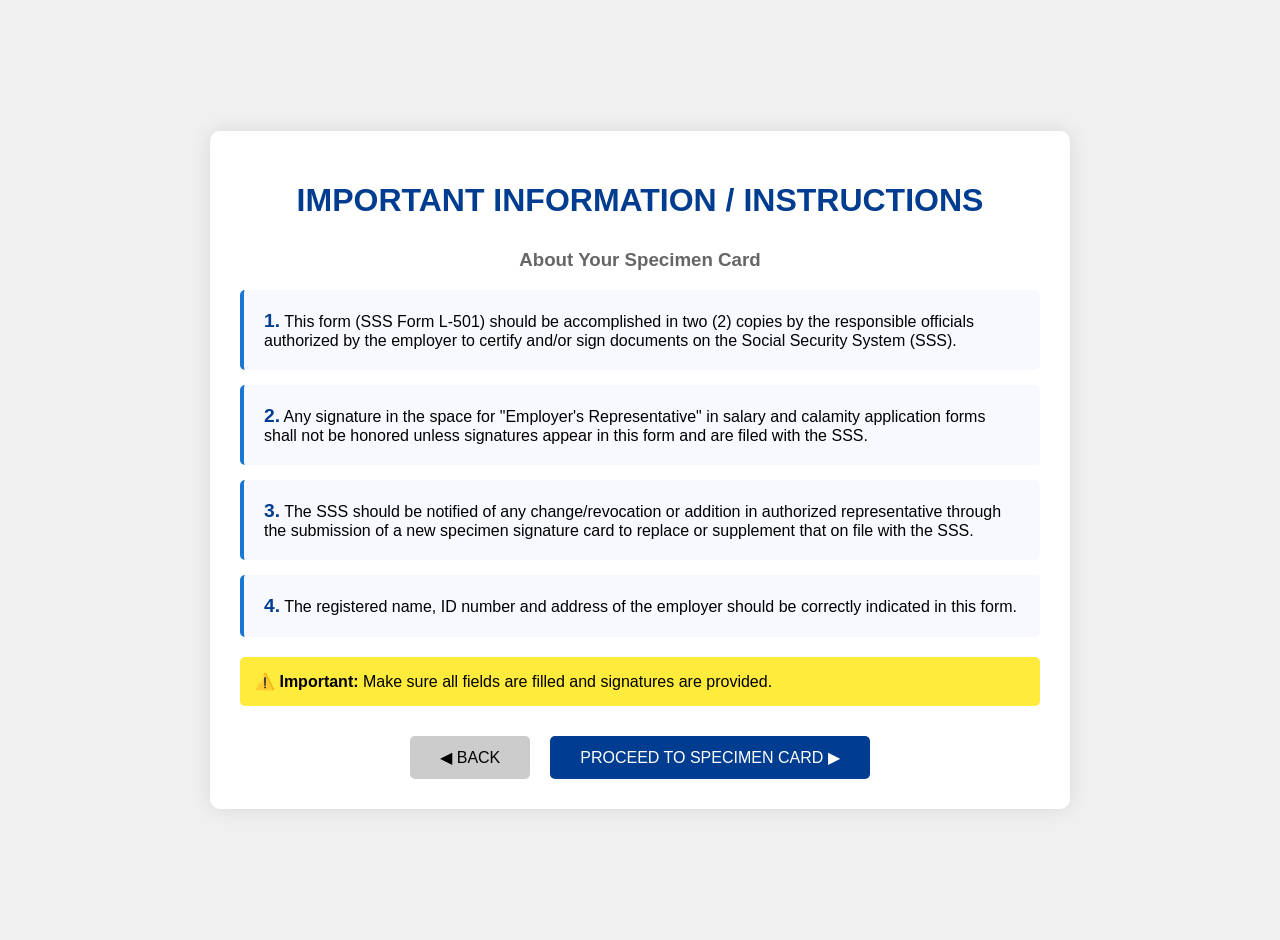
==== instructions.html @ 551d8082 "Fix instructions.html" ====
<!DOCTYPE html>
<html lang="en">
<head>
    <meta charset="UTF-8">
    <meta name="viewport" content="width=device-width, initial-scale=1.0">
    <title>SSS Instructions</title>
    <style>
        body {
            font-family: Arial, sans-serif;
            background: #f0f0f0;
            margin: 0;
            padding: 20px;
            display: flex;
            justify-content: center;
            align-items: center;
            min-height: 100vh;
        }
        .container {
            max-width: 800px;
            background: white;
            padding: 30px;
            border-radius: 10px;
            box-shadow: 0 0 20px rgba(0,0,0,0.1);
        }
        h1 {
            color: #003c8f;
            text-align: center;
            margin-bottom: 30px;
        }
        .instruction {
            background: #f8f9ff;
            padding: 20px;
            margin: 15px 0;
            border-left: 4px solid #1976d2;
            border-radius: 5px;
        }
        .number {
            font-weight: bold;
            color: #003c8f;
            font-size: 1.2rem;
        }
        .buttons {
            display: flex;
            gap: 20px;
            justify-content: center;
            margin-top: 30px;
        }
        button {
            padding: 12px 30px;
            border: none;
            border-radius: 5px;
            cursor: pointer;
            font-size: 1rem;
        }
        .back {
            background: #ccc;
        }
        .proceed {
            background: #003c8f;
            color: white;
        }
    </style>
</head>
<body>
    <div class="container">
        <h1>IMPORTANT INFORMATION / INSTRUCTIONS</h1>
        <h3 style="text-align: center; color: #666;">About Your Specimen Card</h3>

        <div class="instruction">
            <span class="number">1.</span> This form (SSS Form L-501) should be accomplished in two (2) copies by the responsible officials authorized by the employer to certify and/or sign documents on the Social Security System (SSS).
        </div>

        <div class="instruction">
            <span class="number">2.</span> Any signature in the space for "Employer's Representative" in salary and calamity application forms shall not be honored unless signatures appear in this form and are filed with the SSS.
        </div>

        <div class="instruction">
            <span class="number">3.</span> The SSS should be notified of any change/revocation or addition in authorized representative through the submission of a new specimen signature card to replace or supplement that on file with the SSS.
        </div>

        <div class="instruction">
            <span class="number">4.</span> The registered name, ID number and address of the employer should be correctly indicated in this form.
        </div>

        <div style="background: #ffeb3b; padding: 15px; border-radius: 5px; margin: 20px 0;">
            <strong>⚠️ Important:</strong> Make sure all fields are filled and signatures are provided.
        </div>

        <div class="buttons">
            <button class="back" onclick="window.location.href='index.html'">◀ BACK</button>
            <button class="proceed" onclick="window.location.href='register.html'">PROCEED TO SPECIMEN CARD ▶</button>
        </div>
    </div>
</body>
</html>
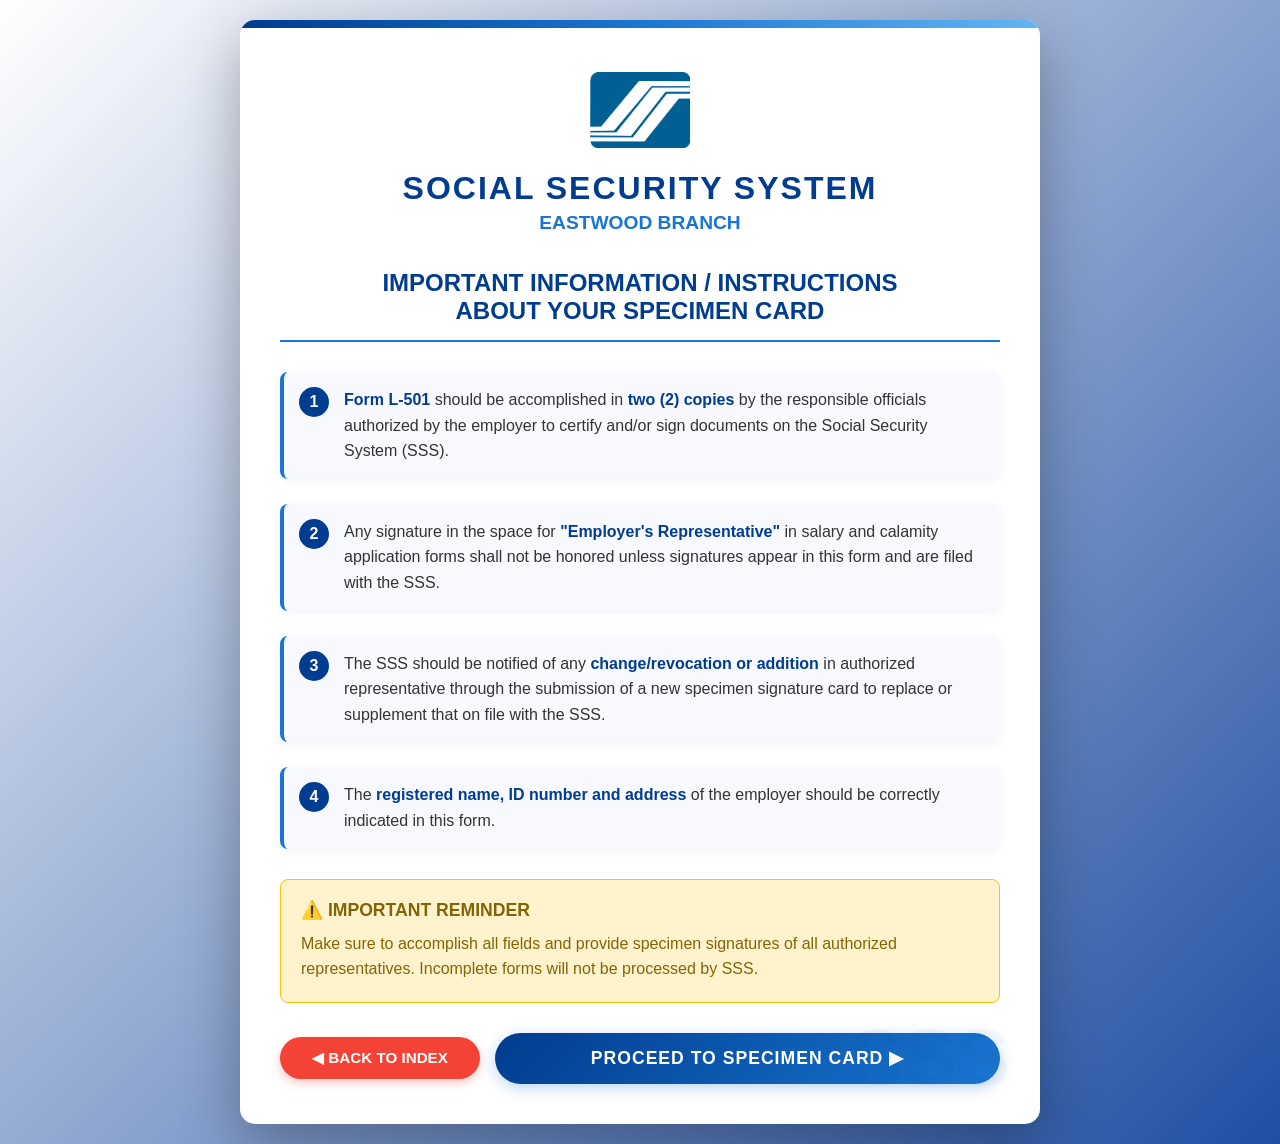
==== commit adae3e07: "Fix instructions.html" ====
--- a/instructions.html
+++ b/instructions.html
@@ -4,92 +4,70 @@
     <meta charset="UTF-8">
     <meta name="viewport" content="width=device-width, initial-scale=1.0">
     <title>SSS Instructions</title>
-    <style>
-        body {
-            font-family: Arial, sans-serif;
-            background: #f0f0f0;
-            margin: 0;
-            padding: 20px;
-            display: flex;
-            justify-content: center;
-            align-items: center;
-            min-height: 100vh;
-        }
-        .container {
-            max-width: 800px;
-            background: white;
-            padding: 30px;
-            border-radius: 10px;
-            box-shadow: 0 0 20px rgba(0,0,0,0.1);
-        }
-        h1 {
-            color: #003c8f;
-            text-align: center;
-            margin-bottom: 30px;
-        }
-        .instruction {
-            background: #f8f9ff;
-            padding: 20px;
-            margin: 15px 0;
-            border-left: 4px solid #1976d2;
-            border-radius: 5px;
-        }
-        .number {
-            font-weight: bold;
-            color: #003c8f;
-            font-size: 1.2rem;
-        }
-        .buttons {
-            display: flex;
-            gap: 20px;
-            justify-content: center;
-            margin-top: 30px;
-        }
-        button {
-            padding: 12px 30px;
-            border: none;
-            border-radius: 5px;
-            cursor: pointer;
-            font-size: 1rem;
-        }
-        .back {
-            background: #ccc;
-        }
-        .proceed {
-            background: #003c8f;
-            color: white;
-        }
-    </style>
+    <link rel="stylesheet" href="styles.css">
 </head>
 <body>
-    <div class="container">
-        <h1>IMPORTANT INFORMATION / INSTRUCTIONS</h1>
-        <h3 style="text-align: center; color: #666;">About Your Specimen Card</h3>
-
-        <div class="instruction">
-            <span class="number">1.</span> This form (SSS Form L-501) should be accomplished in two (2) copies by the responsible officials authorized by the employer to certify and/or sign documents on the Social Security System (SSS).
+    <div class="instruction-container">
+        <div class="header-with-logo">
+            <div class="logo-container">
+                <img src="republic-of-the-philippines-social-security-system-logo-png_seeklogo.png" alt="SSS Logo" onerror="this.style.display='none'; this.parentElement.innerHTML='SSS';">
+            </div>
+            <div class="sss-header">
+                <h1>Social Security System</h1>
+                <div class="branch">EASTWOOD BRANCH</div>
+            </div>
         </div>
 
-        <div class="instruction">
-            <span class="number">2.</span> Any signature in the space for "Employer's Representative" in salary and calamity application forms shall not be honored unless signatures appear in this form and are filed with the SSS.
+        <div class="instruction-title">
+            IMPORTANT INFORMATION / INSTRUCTIONS<br>ABOUT YOUR SPECIMEN CARD
         </div>
 
-        <div class="instruction">
-            <span class="number">3.</span> The SSS should be notified of any change/revocation or addition in authorized representative through the submission of a new specimen signature card to replace or supplement that on file with the SSS.
+        <ul class="instruction-list">
+            <li>
+                <span class="instruction-number">1</span>
+                <div class="instruction-text">
+                    <strong>Form L-501</strong> should be accomplished in <strong>two (2) copies</strong> by the responsible officials authorized by the employer to certify and/or sign documents on the Social Security System (SSS).
+                </div>
+            </li>
+            <li>
+                <span class="instruction-number">2</span>
+                <div class="instruction-text">
+                    Any signature in the space for <strong>"Employer's Representative"</strong> in salary and calamity application forms shall not be honored unless signatures appear in this form and are filed with the SSS.
+                </div>
+            </li>
+            <li>
+                <span class="instruction-number">3</span>
+                <div class="instruction-text">
+                    The SSS should be notified of any <strong>change/revocation or addition</strong> in authorized representative through the submission of a new specimen signature card to replace or supplement that on file with the SSS.
+                </div>
+            </li>
+            <li>
+                <span class="instruction-number">4</span>
+                <div class="instruction-text">
+                    The <strong>registered name, ID number and address</strong> of the employer should be correctly indicated in this form.
+                </div>
+            </li>
+        </ul>
+
+        <div class="important-note">
+            <h4>⚠️ IMPORTANT REMINDER</h4>
+            <p>Make sure to accomplish all fields and provide specimen signatures of all authorized representatives. Incomplete forms will not be processed by SSS.</p>
         </div>
 
-        <div class="instruction">
-            <span class="number">4.</span> The registered name, ID number and address of the employer should be correctly indicated in this form.
-        </div>
-
-        <div style="background: #ffeb3b; padding: 15px; border-radius: 5px; margin: 20px 0;">
-            <strong>⚠️ Important:</strong> Make sure all fields are filled and signatures are provided.
-        </div>
-
-        <div class="buttons">
-            <button class="back" onclick="window.location.href='index.html'">◀ BACK</button>
-            <button class="proceed" onclick="window.location.href='register.html'">PROCEED TO SPECIMEN CARD ▶</button>
+        <div class="action-buttons">
+            <button class="back-btn" onclick="goBack()">◀ BACK TO INDEX</button>
+            <button class="primary-btn" onclick="proceedToSpecimen()">PROCEED TO SPECIMEN CARD ▶</button>
         </div>
     </div>
+
+    <script>
+        function goBack() {
+            window.location.href = 'index.html';
+        }
+
+        function proceedToSpecimen() {
+            window.location.href = 'register.html';
+        }
+    </script>
 </body>
 </html>
--- a/styles.css
+++ b/styles.css
@@ -0,0 +1,1138 @@
+* {
+    margin: 0;
+    padding: 0;
+    box-sizing: border-box;
+}
+
+body {
+    font-family: 'Segoe UI', Tahoma, Geneva, Verdana, sans-serif;
+    background: linear-gradient(135deg, #ffffff 0%, #204fa2 100%);
+    min-height: 100vh;
+    padding: 20px;
+    display: flex;
+    justify-content: center;
+    align-items: center;
+}
+
+.form-container {
+    max-width: 1000px;
+    width: 100%;
+    background: white;
+    padding: 30px;
+    border-radius: 15px;
+    box-shadow: 0 20px 60px rgba(0,0,0,0.3);
+    position: relative;
+    overflow: hidden;
+}
+
+.form-container::before {
+    content: '';
+    position: absolute;
+    top: 0;
+    left: 0;
+    right: 0;
+    height: 8px;
+    background: linear-gradient(90deg, #003c8f, #1976d2, #64b5f6);
+}
+
+.form-container::after {
+    content: 'SSS';
+    position: absolute;
+    bottom: 20px;
+    right: 30px;
+    font-size: 80px;
+    font-weight: 900;
+    color: rgba(0, 60, 143, 0.03);
+    z-index: 0;
+    pointer-events: none;
+}
+
+/* ===== HEADER WITH LOGO ===== */
+.header-with-logo {
+    display: flex;
+    flex-direction: column;
+    align-items: center;
+    justify-content: center;
+    gap: 10px;
+    margin-bottom: 20px;
+    text-align: center;
+    width: 100%;
+    position: relative;
+    z-index: 1;
+}
+
+.logo-container {
+    width: 100px;
+    height: 100px;
+    display: flex;
+    justify-content: center;
+    align-items: center;
+    margin: 0 auto;
+}
+
+.logo-container img {
+    width: 100%;
+    height: 100%;
+    object-fit: contain;
+}
+
+.sss-header {
+    text-align: center;
+    width: 100%;
+}
+
+.sss-header h1 {
+    font-size: 2rem;
+    color: #003c8f;
+    text-transform: uppercase;
+    letter-spacing: 2px;
+    font-weight: 800;
+    margin-bottom: 5px;
+}
+
+.sss-header .branch {
+    color: #1976d2;
+    font-size: 1.2rem;
+    font-weight: 600;
+    margin-bottom: 5px;
+}
+
+.sss-header .address {
+    color: #666;
+    font-size: 0.95rem;
+    margin-bottom: 2px;
+}
+
+.sss-header .tel {
+    color: #666;
+    font-size: 0.95rem;
+    font-weight: 500;
+}
+
+.republic-header {
+    text-align: center;
+    margin-bottom: 20px;
+}
+
+.republic-header h1 {
+    font-size: 1.8rem;
+    color: #003c8f;
+    text-transform: uppercase;
+    font-weight: 800;
+}
+
+.republic-header h2 {
+    font-size: 1.5rem;
+    color: #1976d2;
+    margin: 5px 0;
+    text-transform: uppercase;
+}
+
+.form-number {
+    color: #666;
+    font-size: 0.9rem;
+    font-style: italic;
+}
+
+.form-title {
+    text-align: center;
+    margin: 15px 0;
+    position: relative;
+    z-index: 1;
+}
+
+.form-title h2 {
+    color: #003c8f;
+    font-size: 1.4rem;
+    font-weight: 700;
+    text-transform: uppercase;
+    letter-spacing: 1px;
+}
+
+fieldset {
+    border: 1px solid #e0e0e0;
+    border-radius: 12px;
+    padding: 20px;
+    margin: 0;
+    background: white;
+    box-shadow: 0 2px 10px rgba(0,0,0,0.05);
+    width: 100%;
+    position: relative;
+    z-index: 1;
+}
+
+.employer-header {
+    display: flex;
+    gap: 20px;
+}
+
+.employer-fields {
+    flex: 1;
+}
+
+.photo-section {
+    width: 130px;
+    text-align: center;
+}
+
+.photo-label {
+    font-weight: 600;
+    color: #003c8f;
+    margin-bottom: 5px;
+    font-size: 0.9rem;
+}
+
+.photo-box {
+    width: 120px;
+    height: 120px;
+    border: 2px solid #003c8f;
+    border-radius: 8px;
+    background: #f0f0f0;
+    display: flex;
+    flex-direction: column;
+    justify-content: center;
+    align-items: center;
+    overflow: hidden;
+    margin: 0 auto;
+}
+
+.photo-preview {
+    width: 100%;
+    height: 100%;
+    object-fit: cover;
+    display: none;
+}
+
+.photo-placeholder {
+    text-align: center;
+    color: #666;
+    font-size: 0.8rem;
+}
+
+.photo-placeholder i {
+    font-size: 30px;
+    display: block;
+    margin-bottom: 5px;
+}
+
+.photo-input {
+    display: none;
+}
+
+.upload-btn {
+    background: #1976d2;
+    color: white;
+    border: none;
+    padding: 5px 10px;
+    border-radius: 5px;
+    cursor: pointer;
+    font-size: 0.75rem;
+    margin-top: 5px;
+    width: 100%;
+}
+
+.upload-btn:hover {
+    background: #1565c0;
+}
+
+.info-table {
+    width: 100%;
+    border-collapse: collapse;
+    margin: 15px 0;
+}
+
+.info-table td {
+    padding: 10px;
+    border: 1px solid #ddd;
+}
+
+.info-table td:first-child {
+    font-weight: 600;
+    color: #003c8f;
+    width: 200px;
+    background: #f5f5f5;
+}
+
+.info-table input {
+    width: 100%;
+    padding: 8px;
+    border: 1px solid #ccc;
+    border-radius: 4px;
+    font-size: 0.95rem;
+}
+
+.info-table input[readonly] {
+    background: #f0f0f0;
+}
+
+.authorization-text {
+    font-size: 1rem;
+    line-height: 1.6;
+    color: #333;
+    text-align: justify;
+    padding: 15px;
+    background: #f8f9ff;
+    border-radius: 8px;
+    margin: 15px 0;
+    position: relative;
+    z-index: 1;
+}
+
+.inline-input {
+    display: inline-block;
+    width: 150px;
+    margin: 0 5px;
+    padding: 5px 8px;
+    border: none;
+    border-bottom: 2px solid #1976d2;
+    background: transparent;
+    font-size: 1rem;
+    text-align: center;
+}
+
+.signatures-side-by-side {
+    display: grid;
+    grid-template-columns: 1fr 1fr;
+    gap: 20px;
+    margin: 20px 0;
+    position: relative;
+    z-index: 1;
+}
+
+.signature-item {
+    text-align: center;
+}
+
+.signature-label {
+    font-weight: 600;
+    color: #003c8f;
+    margin-bottom: 10px;
+    font-size: 1rem;
+    text-transform: uppercase;
+}
+
+.signature-container {
+    border: 2px solid #e0e0e0;
+    border-radius: 8px;
+    padding: 10px;
+    background: #fafafa;
+}
+
+.signature-canvas {
+    width: 100%;
+    height: 80px;
+    border: 1px dashed #003c8f;
+    border-radius: 4px;
+    background: white;
+    cursor: crosshair;
+    margin-bottom: 10px;
+}
+
+.employer-canvas {
+    width: 100%;
+    height: 80px;
+    border: 1px dashed #003c8f;
+    border-radius: 4px;
+    background: white;
+    cursor: crosshair;
+    margin-bottom: 10px;
+}
+
+.signature-actions {
+    display: flex;
+    gap: 10px;
+    justify-content: center;
+}
+
+.sign-btn, .clear-btn {
+    padding: 8px 20px;
+    border: none;
+    border-radius: 5px;
+    cursor: pointer;
+    font-size: 0.9rem;
+    transition: all 0.3s ease;
+}
+
+.sign-btn {
+    background: #1976d2;
+    color: white;
+}
+
+.sign-btn:hover {
+    background: #1565c0;
+}
+
+.clear-btn {
+    background: #f44336;
+    color: white;
+}
+
+.clear-btn:hover {
+    background: #d32f2f;
+}
+
+.name-input {
+    width: 100%;
+    padding: 8px;
+    border: 1px solid #ccc;
+    border-radius: 4px;
+    font-size: 0.95rem;
+    margin-top: 10px;
+    text-align: center;
+}
+
+.officials-table {
+    width: 100%;
+    border-collapse: collapse;
+    margin: 20px 0;
+}
+
+.officials-table th {
+    background: #003c8f;
+    color: white;
+    padding: 12px;
+    font-size: 0.9rem;
+    text-transform: uppercase;
+}
+
+.officials-table td {
+    border: 1px solid #ddd;
+    padding: 10px;
+    text-align: center;
+    vertical-align: middle;
+}
+
+.officials-table input {
+    width: 100%;
+    padding: 8px;
+    border: 1px solid #ccc;
+    border-radius: 4px;
+}
+
+.signature-canvas-small {
+    width: 100%;
+    height: 60px;
+    border: 1px dashed #003c8f;
+    border-radius: 4px;
+    background: white;
+    cursor: crosshair;
+    margin-bottom: 5px;
+}
+
+.signature-actions-small {
+    display: flex;
+    gap: 5px;
+    justify-content: center;
+    margin-top: 5px;
+}
+
+.sign-btn-small, .clear-btn-small {
+    padding: 4px 10px;
+    border: none;
+    border-radius: 3px;
+    cursor: pointer;
+    font-size: 0.8rem;
+}
+
+.sign-btn-small {
+    background: #1976d2;
+    color: white;
+}
+
+.clear-btn-small {
+    background: #f44336;
+    color: white;
+}
+
+.granting-section {
+    margin: 30px 0;
+    padding: 20px;
+    background: #f8f9ff;
+    border-radius: 8px;
+}
+
+.granting-title {
+    font-weight: 600;
+    color: #003c8f;
+    margin-bottom: 15px;
+    font-size: 1rem;
+}
+
+.granting-container {
+    display: flex;
+    align-items: center;
+    gap: 15px;
+    flex-wrap: wrap;
+}
+
+.granting-signature {
+    flex: 1;
+    min-width: 300px;
+}
+
+.granting-canvas {
+    width: 100%;
+    height: 80px;
+    border: 1px dashed #003c8f;
+    border-radius: 4px;
+    background: white;
+    cursor: crosshair;
+    margin-bottom: 5px;
+}
+
+.granting-label {
+    font-size: 0.85rem;
+    color: #666;
+    text-align: center;
+    font-style: italic;
+}
+
+.date-section {
+    margin-top: 20px;
+    display: flex;
+    align-items: center;
+    gap: 20px;
+}
+
+.date-label {
+    font-weight: 600;
+    color: #003c8f;
+}
+
+.date-input {
+    padding: 8px 15px;
+    border: 1px solid #ccc;
+    border-radius: 4px;
+}
+
+.noted-section {
+    margin: 30px 0;
+    text-align: center;
+    padding: 20px;
+    background: #f0f7ff;
+    border-radius: 8px;
+    position: relative;
+    z-index: 1;
+}
+
+.noted-line {
+    width: 300px;
+    margin: 10px auto;
+    border-bottom: 2px solid #003c8f;
+}
+
+.noted-name {
+    font-weight: 700;
+    color: #003c8f;
+    font-size: 1.2rem;
+    margin: 5px 0;
+}
+
+.noted-title {
+    color: #666;
+    font-size: 1rem;
+    font-style: italic;
+}
+
+.bottom-actions {
+    margin-top: 30px;
+    display: flex;
+    flex-direction: column;
+    gap: 20px;
+    border-top: 1px solid #e0e0e0;
+    padding-top: 25px;
+}
+
+.qr-section {
+    text-align: center;
+    background: #f8f9ff;
+    padding: 20px;
+    border-radius: 12px;
+    border: 1px solid #cfe3ff;
+}
+
+.qr-section h3 {
+    color: #003c8f;
+    margin-bottom: 15px;
+    font-size: 1.1rem;
+    font-weight: 600;
+    text-transform: uppercase;
+    letter-spacing: 1px;
+}
+
+.qr-code {
+    width: 180px;
+    height: 180px;
+    margin: 0 auto;
+    border: 3px solid #003c8f;
+    border-radius: 10px;
+    display: flex;
+    justify-content: center;
+    align-items: center;
+    background: white;
+    box-shadow: 0 4px 10px rgba(0,60,143,0.1);
+}
+
+#qrCanvas {
+    width: 100%;
+    height: 100%;
+    display: none;
+}
+
+.qr-placeholder {
+    text-align: center;
+    color: #666;
+}
+
+.qr-placeholder i {
+    font-size: 40px;
+    display: block;
+    margin-bottom: 5px;
+}
+
+.save-section {
+    text-align: center;
+    margin: 15px 0 5px;
+}
+
+.save-btn {
+    background: #4caf50;
+    color: white;
+    border: none;
+    padding: 12px 30px;
+    border-radius: 50px;
+    cursor: pointer;
+    font-size: 1rem;
+    font-weight: 600;
+    transition: all 0.3s ease;
+    box-shadow: 0 4px 10px rgba(76, 175, 80, 0.3);
+    display: inline-flex;
+    align-items: center;
+    gap: 8px;
+}
+
+.save-btn:hover {
+    background: #45a049;
+    transform: translateY(-2px);
+    box-shadow: 0 6px 15px rgba(76, 175, 80, 0.4);
+}
+
+.success-message {
+    color: #4caf50;
+    font-size: 0.9rem;
+    margin-top: 10px;
+    display: none;
+    font-weight: 500;
+}
+
+.action-buttons {
+    display: flex;
+    gap: 15px;
+    justify-content: center;
+    align-items: center;
+    flex-wrap: wrap;
+}
+
+.primary-btn {
+    background: linear-gradient(135deg, #003c8f, #1976d2);
+    color: white;
+    border: none;
+    padding: 15px 40px;
+    font-size: 1.1rem;
+    border-radius: 50px;
+    cursor: pointer;
+    text-transform: uppercase;
+    font-weight: 600;
+    letter-spacing: 1px;
+    transition: all 0.3s ease;
+    box-shadow: 0 4px 15px rgba(25, 118, 210, 0.3);
+    flex: 1;
+    min-width: 250px;
+}
+
+.primary-btn:hover {
+    transform: translateY(-2px);
+    box-shadow: 0 6px 20px rgba(25, 118, 210, 0.4);
+}
+
+.primary-btn:disabled {
+    opacity: 0.7;
+    cursor: not-allowed;
+    transform: none;
+}
+
+.back-btn {
+    background: #f44336;
+    color: white;
+    border: none;
+    padding: 12px 30px;
+    border-radius: 50px;
+    cursor: pointer;
+    font-size: 0.95rem;
+    font-weight: 600;
+    transition: all 0.3s ease;
+    box-shadow: 0 4px 10px rgba(244, 67, 54, 0.3);
+    display: inline-flex;
+    align-items: center;
+    gap: 8px;
+    min-width: 200px;
+    justify-content: center;
+}
+
+.back-btn:hover {
+    background: #d32f2f;
+    transform: translateY(-2px);
+    box-shadow: 0 6px 15px rgba(244, 67, 54, 0.4);
+}
+
+.loading {
+    display: inline-block;
+    width: 20px;
+    height: 20px;
+    border: 3px solid rgba(255,255,255,.3);
+    border-radius: 50%;
+    border-top-color: white;
+    animation: spin 1s ease-in-out infinite;
+    margin-left: 10px;
+}
+
+@keyframes spin {
+    to { transform: rotate(360deg); }
+}
+
+.modal {
+    display: none;
+    position: fixed;
+    top: 0;
+    left: 0;
+    width: 100%;
+    height: 100%;
+    background: rgba(0,0,0,0.5);
+    justify-content: center;
+    align-items: center;
+    z-index: 2000;
+}
+
+.modal-content {
+    background: white;
+    padding: 30px;
+    border-radius: 15px;
+    width: 500px;
+    max-width: 90%;
+    box-shadow: 0 20px 60px rgba(0,0,0,0.3);
+}
+
+.modal-content h3 {
+    color: #003c8f;
+    margin-bottom: 20px;
+    text-align: center;
+}
+
+.modal-canvas {
+    width: 100%;
+    height: 200px;
+    border: 2px solid #003c8f;
+    border-radius: 8px;
+    background: white;
+    cursor: crosshair;
+    margin-bottom: 15px;
+}
+
+.modal-buttons {
+    display: flex;
+    gap: 10px;
+    justify-content: center;
+}
+
+.modal-btn {
+    padding: 10px 20px;
+    border: none;
+    border-radius: 5px;
+    cursor: pointer;
+    font-weight: 600;
+    transition: all 0.3s ease;
+}
+
+.modal-btn.clear-btn {
+    background: #f44336;
+    color: white;
+}
+
+.modal-btn.cancel-btn {
+    background: #9e9e9e;
+    color: white;
+}
+
+.modal-btn.save-btn {
+    background: #003c8f;
+    color: white;
+}
+
+.modal-btn:hover {
+    transform: translateY(-2px);
+}
+
+.popup-message {
+    position: fixed;
+    top: 50%;
+    left: 50%;
+    transform: translate(-50%, -50%);
+    background: white;
+    padding: 30px 40px;
+    border-radius: 15px;
+    box-shadow: 0 20px 60px rgba(0,0,0,0.3);
+    z-index: 10000;
+    text-align: center;
+    min-width: 300px;
+    max-width: 400px;
+    animation: popupFadeIn 0.3s ease-out;
+}
+
+@keyframes popupFadeIn {
+    from {
+        opacity: 0;
+        transform: translate(-50%, -60%);
+    }
+    to {
+        opacity: 1;
+        transform: translate(-50%, -50%);
+    }
+}
+
+.popup-message.error {
+    border-top: 5px solid #f44336;
+}
+
+.popup-message.success {
+    border-top: 5px solid #4caf50;
+}
+
+.popup-message.warning {
+    border-top: 5px solid #ff9800;
+}
+
+.popup-message.info {
+    border-top: 5px solid #2196f3;
+}
+
+.popup-icon {
+    font-size: 50px;
+    margin-bottom: 15px;
+}
+
+.popup-title {
+    font-size: 1.5rem;
+    font-weight: 700;
+    margin-bottom: 10px;
+    color: #333;
+}
+
+.popup-title.error {
+    color: #f44336;
+}
+
+.popup-title.success {
+    color: #4caf50;
+}
+
+.popup-title.warning {
+    color: #ff9800;
+}
+
+.popup-title.info {
+    color: #2196f3;
+}
+
+.popup-text {
+    color: #666;
+    margin-bottom: 20px;
+    line-height: 1.6;
+}
+
+.popup-buttons {
+    display: flex;
+    gap: 10px;
+    justify-content: center;
+}
+
+.popup-btn {
+    padding: 10px 25px;
+    border: none;
+    border-radius: 5px;
+    font-weight: 600;
+    cursor: pointer;
+    transition: all 0.3s ease;
+    min-width: 100px;
+}
+
+.popup-btn.primary {
+    background: #003c8f;
+    color: white;
+}
+
+.popup-btn.primary:hover {
+    background: #1976d2;
+    transform: translateY(-2px);
+}
+
+.popup-btn.secondary {
+    background: #f5f5f5;
+    color: #666;
+}
+
+.popup-btn.secondary:hover {
+    background: #e0e0e0;
+}
+
+.popup-overlay {
+    position: fixed;
+    top: 0;
+    left: 0;
+    right: 0;
+    bottom: 0;
+    background: rgba(0,0,0,0.5);
+    z-index: 9999;
+    animation: overlayFadeIn 0.3s ease-out;
+}
+
+@keyframes overlayFadeIn {
+    from { opacity: 0; }
+    to { opacity: 1; }
+}
+
+.error-message {
+    color: #f44336;
+    font-size: 0.8rem;
+    margin-top: 5px;
+    display: none;
+}
+
+.instruction-container {
+    max-width: 800px;
+    width: 100%;
+    background: white;
+    padding: 40px;
+    border-radius: 15px;
+    box-shadow: 0 20px 60px rgba(0,0,0,0.3);
+    position: relative;
+    overflow: hidden;
+}
+
+.instruction-container::before {
+    content: '';
+    position: absolute;
+    top: 0;
+    left: 0;
+    right: 0;
+    height: 8px;
+    background: linear-gradient(90deg, #003c8f, #1976d2, #64b5f6);
+}
+
+.instruction-container::after {
+    content: 'SSS';
+    position: absolute;
+    bottom: 20px;
+    right: 30px;
+    font-size: 80px;
+    font-weight: 900;
+    color: rgba(0, 60, 143, 0.03);
+    z-index: 0;
+    pointer-events: none;
+}
+
+.instruction-title {
+    color: #003c8f;
+    font-size: 1.5rem;
+    font-weight: 700;
+    margin: 30px 0;
+    text-align: center;
+    text-transform: uppercase;
+    border-bottom: 2px solid #1976d2;
+    padding-bottom: 15px;
+}
+
+.instruction-list {
+    list-style: none;
+    margin: 30px 0;
+    position: relative;
+    z-index: 1;
+}
+
+.instruction-list li {
+    display: flex;
+    gap: 15px;
+    margin-bottom: 25px;
+    padding: 15px;
+    background: #f8f9ff;
+    border-radius: 8px;
+    border-left: 4px solid #1976d2;
+    box-shadow: 0 2px 10px rgba(0,0,0,0.05);
+}
+
+.instruction-number {
+    width: 30px;
+    height: 30px;
+    background: #003c8f;
+    color: white;
+    border-radius: 50%;
+    display: flex;
+    align-items: center;
+    justify-content: center;
+    font-weight: 700;
+    font-size: 1rem;
+    flex-shrink: 0;
+}
+
+.instruction-text {
+    flex: 1;
+    color: #333;
+    line-height: 1.6;
+    font-size: 1rem;
+}
+
+.instruction-text strong {
+    color: #003c8f;
+}
+
+.important-note {
+    background: #fff3cd;
+    border: 1px solid #ffc107;
+    border-radius: 8px;
+    padding: 20px;
+    margin: 30px 0;
+    position: relative;
+    z-index: 1;
+}
+
+.important-note h4 {
+    color: #856404;
+    font-size: 1.1rem;
+    margin-bottom: 10px;
+    display: flex;
+    align-items: center;
+    gap: 10px;
+}
+
+.important-note p {
+    color: #856404;
+    line-height: 1.6;
+}
+
+.summary-container {
+    max-width: 1100px;
+    margin: 0 auto;
+    display: flex;
+    flex-direction: column;
+    gap: 20px;
+}
+
+.summary-card {
+    background: white;
+    border-radius: 15px;
+    box-shadow: 0 10px 30px rgba(0,60,143,0.2);
+    overflow: hidden;
+    border: 1px solid #cfe3ff;
+}
+
+.card-header {
+    background: linear-gradient(135deg, #003c8f, #1976d2);
+    color: white;
+    padding: 15px 25px;
+    font-size: 1.3rem;
+    font-weight: 600;
+    letter-spacing: 1px;
+    text-transform: uppercase;
+    border-bottom: 3px solid #ffd700;
+}
+
+.card-body {
+    padding: 30px;
+    position: relative;
+}
+
+.summary-header {
+    display: flex;
+    align-items: center;
+    gap: 20px;
+    margin-bottom: 25px;
+    padding-bottom: 15px;
+    border-bottom: 2px solid #e0e0e0;
+}
+
+.summary-logo {
+    width: 80px;
+    height: 80px;
+    background: #003c8f;
+    border-radius: 50%;
+    display: flex;
+    align-items: center;
+    justify-content: center;
+    color: white;
+    font-size: 2rem;
+    overflow: hidden;
+}
+
+.summary-logo img {
+    width: 100%;
+    height: 100%;
+    object-fit: contain;
+}
+
+.summary-title {
+    flex: 1;
+}
+
+.summary-title h1 {
+    font-size: 2rem;
+    color: #003c8f;
+    text-transform: uppercase;
+}
+
+.summary-title .branch {
+    color: #1976d2;
+    font-size: 1.2rem;
+}
+
+/* ===== RESPONSIVE ===== */
+@media (max-width: 768px) {
+    .employer-header {
+        flex-direction: column;
+        align-items: center;
+    }
+    
+    .photo-section {
+        margin-bottom: 15px;
+    }
+    
+    .signatures-side-by-side {
+        grid-template-columns: 1fr;
+    }
+    
+    .granting-container {
+        flex-direction: column;
+    }
+    
+    .action-buttons {
+        flex-direction: column;
+    }
+    
+    .primary-btn, .back-btn {
+        width: 100%;
+        min-width: auto;
+    }
+    
+    .qr-code {
+        width: 150px;
+        height: 150px;
+    }
+    
+    .instruction-list li {
+        flex-direction: column;
+        gap: 10px;
+    }
+    
+    .summary-header {
+        flex-direction: column;
+        text-align: center;
+    }
+}
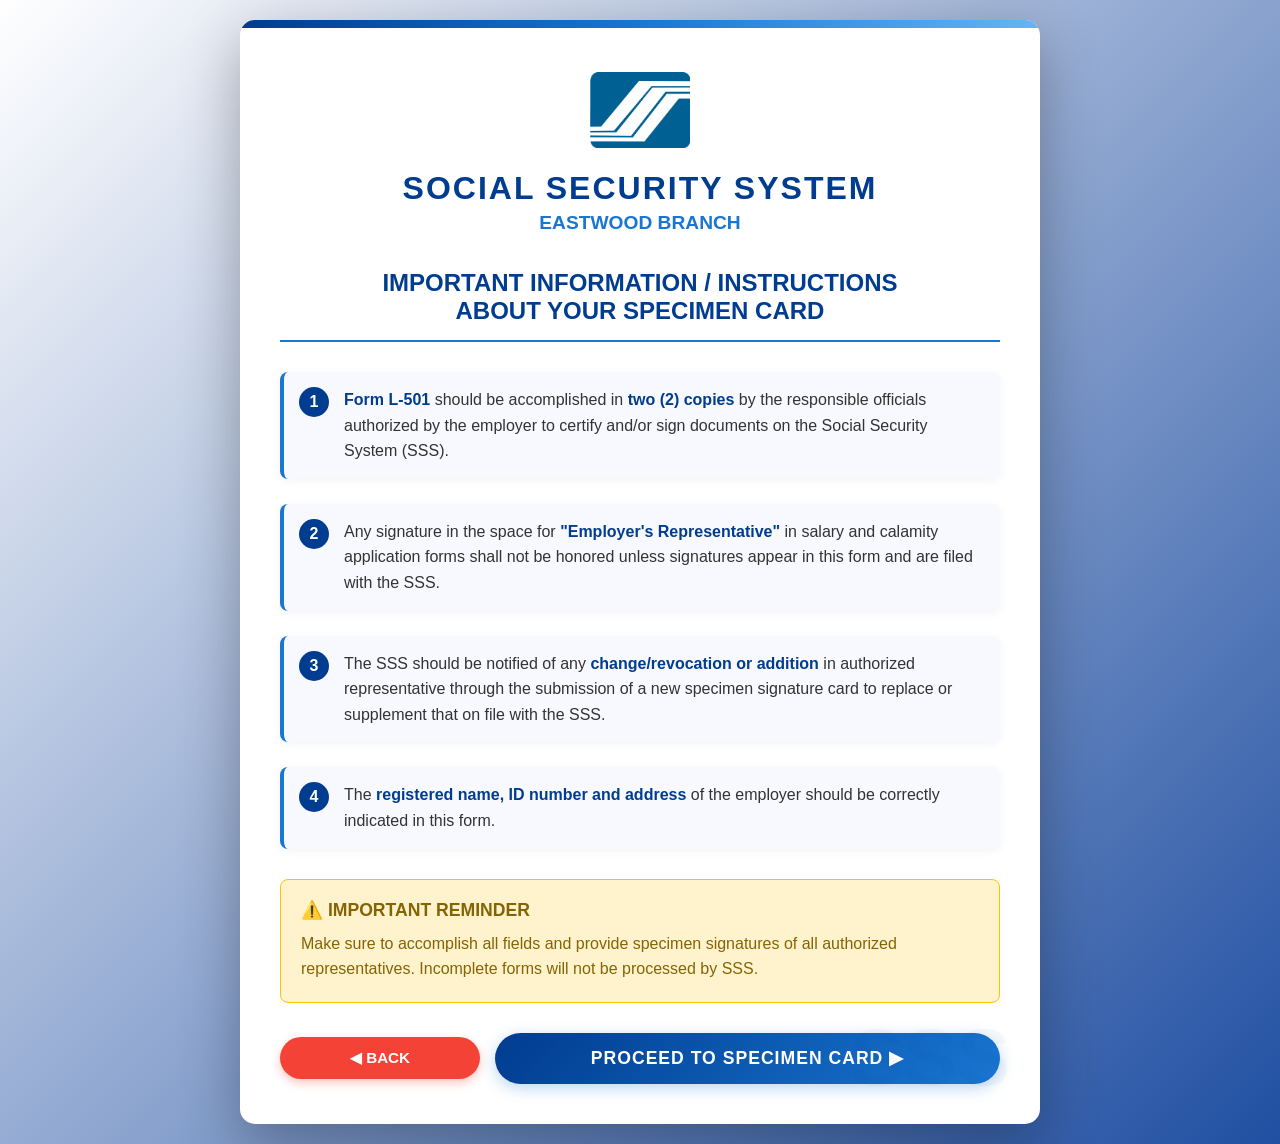
==== commit f16f7e02: "Fix instructions.html" ====
--- a/instructions.html
+++ b/instructions.html
@@ -55,7 +55,7 @@
         </div>
 
         <div class="action-buttons">
-            <button class="back-btn" onclick="goBack()">◀ BACK TO INDEX</button>
+            <button class="back-btn" onclick="goBack()">◀ BACK</button>
             <button class="primary-btn" onclick="proceedToSpecimen()">PROCEED TO SPECIMEN CARD ▶</button>
         </div>
     </div>
